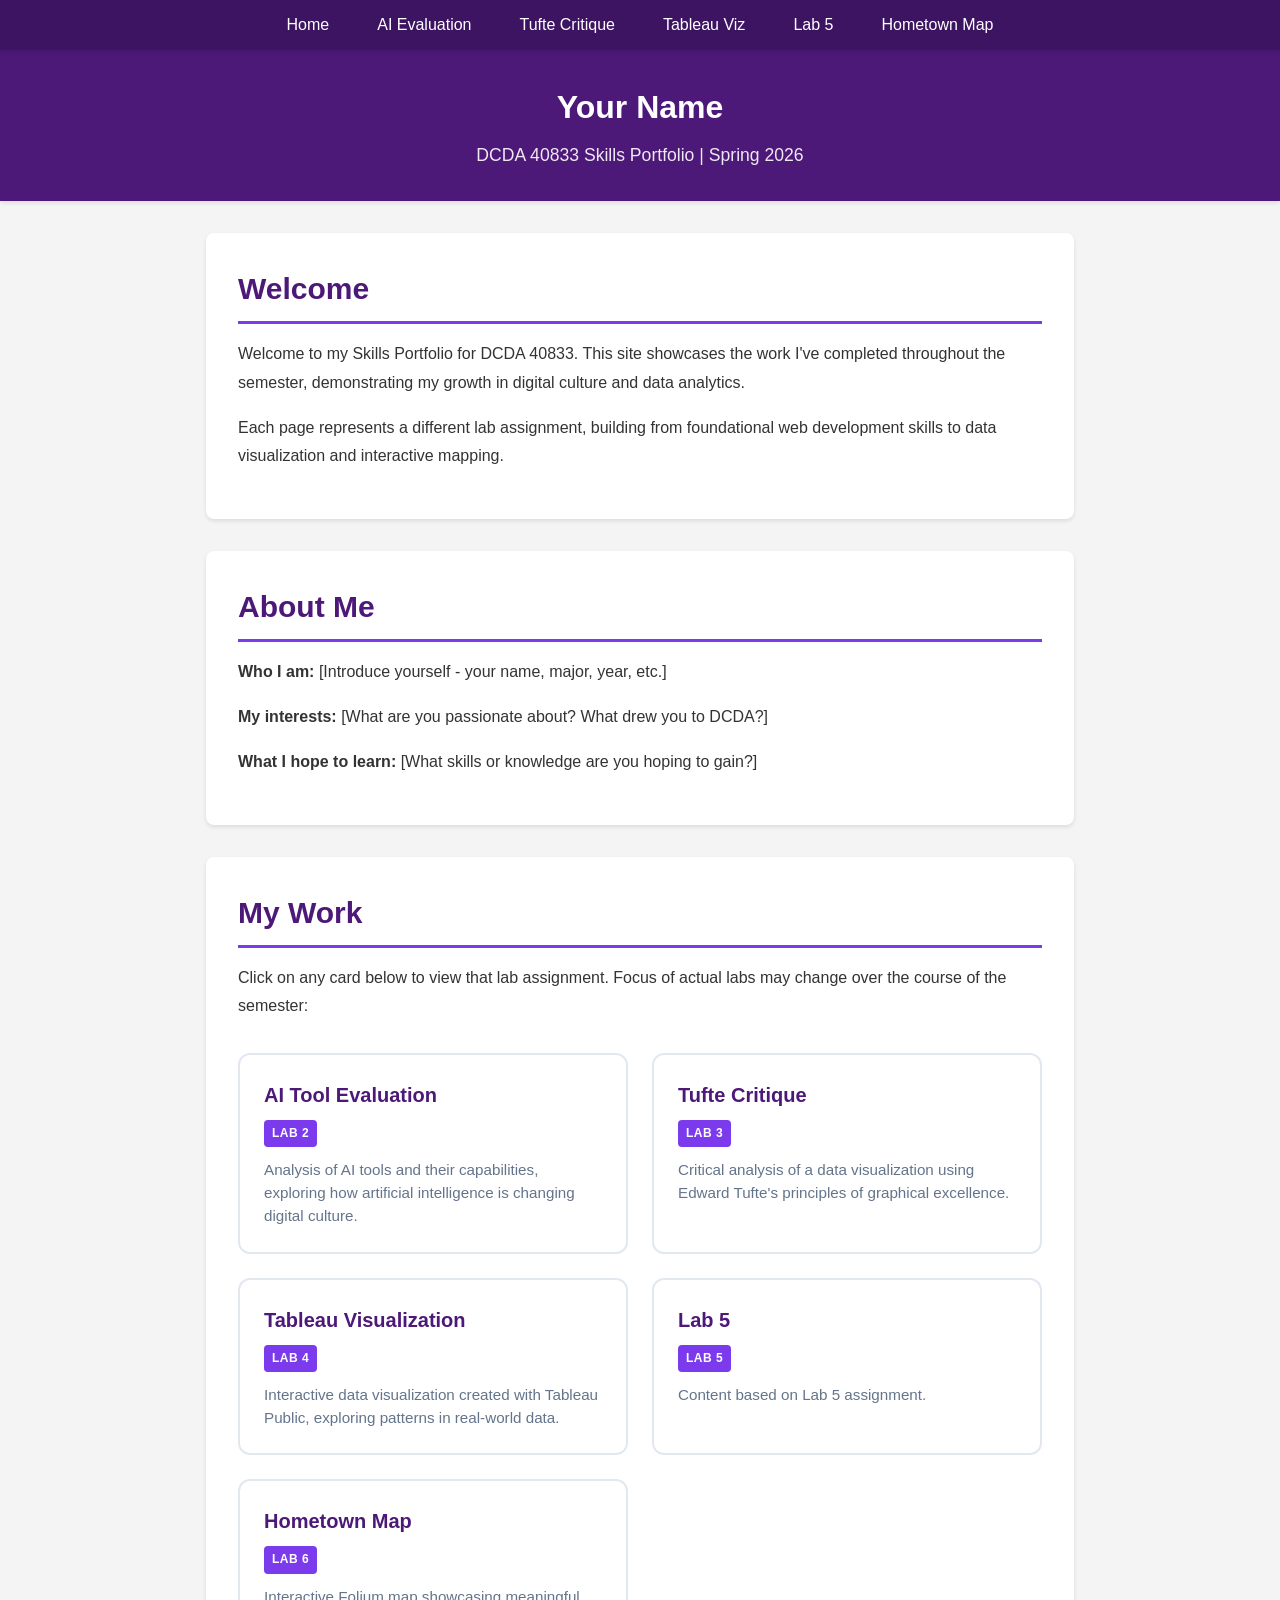
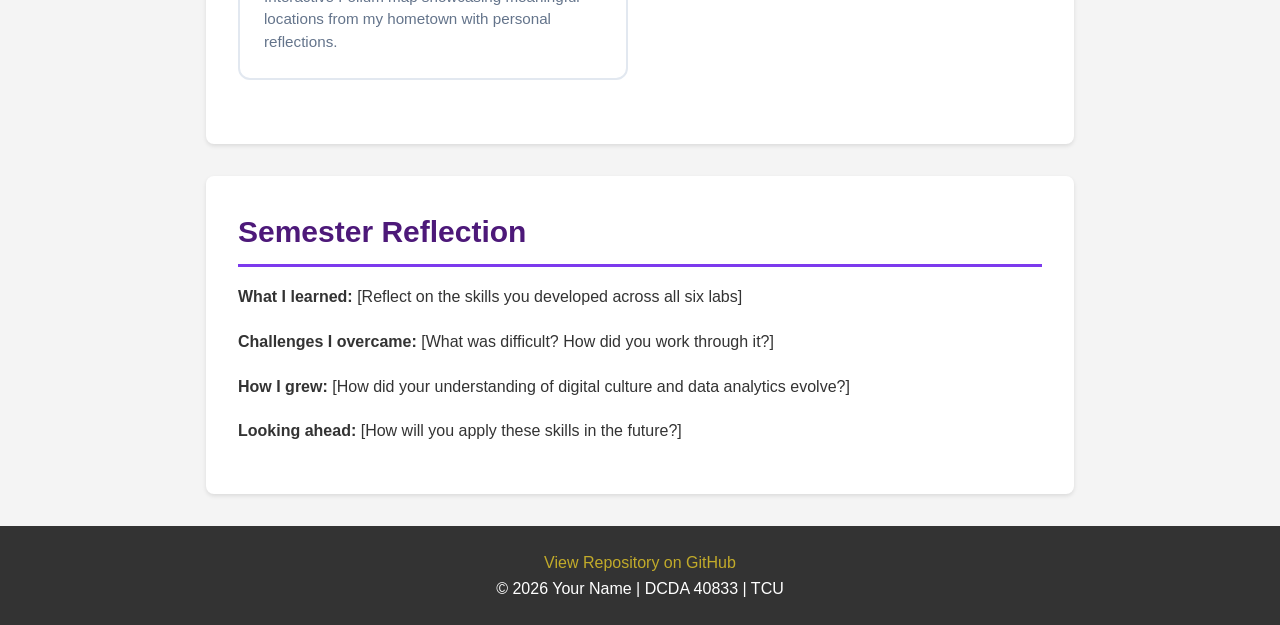
==== index.html @ ab7f071d "Update navigation links to lab02-lab06 format Co-Authored-By: Claude Opus 4.5 <noreply@anthropic.com" ====
<!DOCTYPE html>
<html lang="en">
<head>
    <meta charset="UTF-8">
    <meta name="viewport" content="width=device-width, initial-scale=1.0">
    <meta name="description" content="Skills Portfolio showcasing work from DCDA 40833">
    <meta name="author" content="Your Name">
    <title>Your Name | DCDA 40833 Skills Portfolio</title>
    <link rel="stylesheet" href="css/styles.css">
</head>
<body>
    <!-- Navigation: Links to all portfolio pages -->
    <nav>
        <ul>
            <li><a href="index.html">Home</a></li>
            <li><a href="lab02.html">AI Evaluation</a></li>
            <li><a href="lab03.html">Tufte Critique</a></li>
            <li><a href="lab04.html">Tableau Viz</a></li>
            <li><a href="lab05.html">Lab 5</a></li>
            <li><a href="lab06.html">Hometown Map</a></li>
        </ul>
    </nav>

    <!-- Header: Your name and course info -->
    <header>
        <h1>Your Name</h1>
        <p>DCDA 40833 Skills Portfolio | Spring 2026</p>
    </header>

    <main>
        <!-- Welcome Section: Brief introduction to your portfolio -->
        <section id="welcome">
            <h2>Welcome</h2>
            <!-- TODO: Write a brief introduction (2-3 sentences) about your portfolio -->
            <p>Welcome to my Skills Portfolio for DCDA 40833. This site showcases the work I've completed throughout the semester, demonstrating my growth in digital culture and data analytics.</p>
            <p>Each page represents a different lab assignment, building from foundational web development skills to data visualization and interactive mapping.</p>
        </section>

        <!-- About Section: Tell visitors about yourself -->
        <section id="about">
            <h2>About Me</h2>
            <!-- TODO: Replace this placeholder content with information about yourself -->
            <p><strong>Who I am:</strong> [Introduce yourself - your name, major, year, etc.]</p>
            <p><strong>My interests:</strong> [What are you passionate about? What drew you to DCDA?]</p>
            <p><strong>What I hope to learn:</strong> [What skills or knowledge are you hoping to gain?]</p>

            <!-- Optional: Add a photo of yourself -->
            <!--
            <figure class="viz-container">
                <img src="images/profile-photo.jpg" alt="Photo of Your Name">
            </figure>
            -->
        </section>

        <!-- Portfolio Section: Links to all lab pages -->
        <section id="portfolio">
            <h2>My Work</h2>
            <p>Click on any card below to view that lab assignment. Focus of actual labs may change over the course of the semester:</p>

            <!-- Portfolio Grid: Cards linking to each lab page -->
            <div class="portfolio-grid">

                <!-- Lab 2: AI Tool Evaluation -->
                <a href="lab02.html" class="portfolio-card">
                    <h3>AI Tool Evaluation</h3>
                    <span class="lab-tag">Lab 2</span>
                    <p>Analysis of AI tools and their capabilities, exploring how artificial intelligence is changing digital culture.</p>
                </a>

                <!-- Lab 3: Tufte Critique -->
                <a href="lab03.html" class="portfolio-card">
                    <h3>Tufte Critique</h3>
                    <span class="lab-tag">Lab 3</span>
                    <p>Critical analysis of a data visualization using Edward Tufte's principles of graphical excellence.</p>
                </a>

                <!-- Lab 4: Tableau Visualization -->
                <a href="lab04.html" class="portfolio-card">
                    <h3>Tableau Visualization</h3>
                    <span class="lab-tag">Lab 4</span>
                    <p>Interactive data visualization created with Tableau Public, exploring patterns in real-world data.</p>
                </a>

                <!-- Lab 5: TBD -->
                <a href="lab05.html" class="portfolio-card">
                    <h3>Lab 5</h3>
                    <span class="lab-tag">Lab 5</span>
                    <p>Content based on Lab 5 assignment.</p>
                </a>

                <!-- Lab 6: Hometown Map -->
                <a href="lab06.html" class="portfolio-card">
                    <h3>Hometown Map</h3>
                    <span class="lab-tag">Lab 6</span>
                    <p>Interactive Folium map showcasing meaningful locations from my hometown with personal reflections.</p>
                </a>

            </div>
        </section>

        <!-- Reflection Section: Optional semester reflection -->
        <section id="reflection">
            <h2>Semester Reflection</h2>
            <!-- TODO: After completing all labs, write a reflection on your growth -->
            <p><strong>What I learned:</strong> [Reflect on the skills you developed across all six labs]</p>
            <p><strong>Challenges I overcame:</strong> [What was difficult? How did you work through it?]</p>
            <p><strong>How I grew:</strong> [How did your understanding of digital culture and data analytics evolve?]</p>
            <p><strong>Looking ahead:</strong> [How will you apply these skills in the future?]</p>
        </section>
    </main>

    <!-- Footer: Links and copyright -->
    <footer>
        <p><a href="https://github.com/yourusername/your-repo-name">View Repository on GitHub</a></p>
        <p>&copy; 2026 Your Name | DCDA 40833 | TCU</p>
    </footer>
</body>
</html>
---- css/styles.css ----
/* =========================
   DCDA 40833 Skills Portfolio Template
   CSS Stylesheet for Student Portfolios
   ========================= */

/* =========================
   CSS Variables (Color Scheme)
   ========================= */
:root {
    --primary-color: #4d1979;      /* TCU Purple */
    --secondary-color: #7c3aed;    /* Light Purple */
    --accent-color: #c2ab2a;       /* Gold accent */
    --text-color: #333;            /* Dark gray for text */
    --text-secondary: #64748b;     /* Lighter gray for captions */
    --bg-color: #f4f4f4;           /* Light background */
    --white: #ffffff;
}

/* =========================
   Basic Reset & Typography
   ========================= */
* {
    margin: 0;
    padding: 0;
    box-sizing: border-box;
}

html {
    scroll-behavior: smooth;       /* Smooth scrolling for anchor links */
}

body {
    font-family: -apple-system, BlinkMacSystemFont, 'Segoe UI', 'Roboto', 'Helvetica Neue', Arial, sans-serif;
    line-height: 1.6;
    color: var(--text-color);
    background-color: var(--bg-color);
}

/* =========================
   Header & Navigation
   ========================= */
/* Style semantic tags directly - no classes needed! */
header {
    background-color: var(--primary-color);
    color: white;
    padding: 2rem 0;
    text-align: center;
    box-shadow: 0 2px 4px rgba(0, 0, 0, 0.1);
}

header h1 {
    color: white;
    margin: 0 0 0.5rem 0;
    font-size: 2rem;
}

header p {
    margin: 0;
    opacity: 0.9;
    font-size: 1.1rem;
}

nav {
    background-color: #3d1461;
    padding: 0.75rem;
    display: flex;              /* Make nav a flex container */
    justify-content: center;    /* Center the ul inside nav */
    position: sticky;           /* Stick to top when scrolling */
    top: 0;
    z-index: 100;
    box-shadow: 0 2px 4px rgba(0, 0, 0, 0.1);
}

/* Style the navigation list */
nav ul {
    list-style: none;           /* Remove bullets */
    padding: 0;                 /* Remove default padding */
    margin: 0;                  /* Remove default margin */
    display: flex;              /* Arrange items horizontally */
    flex-direction: row;        /* Explicit: horizontal on desktop */
    justify-content: center;    /* Center the items */
    gap: 1rem;                  /* Space between items */
    flex-wrap: wrap;            /* Wrap on small screens */
}

nav li {
    list-style: none;           /* Extra insurance - remove bullets */
}

nav a {
    color: white;
    text-decoration: none;
    padding: 0.5rem 1rem;
    transition: background-color 0.3s ease;
    border-radius: 4px;
}

nav a:hover {
    background-color: var(--primary-color);
}

/* =========================
   Main Content
   ========================= */
/* Style main semantic tag directly */
main {
    max-width: 900px;          /* Don't get too wide */
    margin: 2rem auto;         /* Center horizontally */
    padding: 0 1rem;           /* Space on sides for mobile */
}

/* All sections inside main get consistent styling */
main section {
    background-color: white;
    padding: 2rem;
    margin-bottom: 2rem;       /* Space between sections */
    border-radius: 8px;        /* Rounded corners */
    box-shadow: 0 2px 4px rgba(0, 0, 0, 0.1);
}

/* Style h2 headings inside sections */
main section h2 {
    color: var(--primary-color);
    border-bottom: 3px solid var(--secondary-color);
    padding-bottom: 0.5rem;
    margin-bottom: 1rem;
    font-size: 1.875rem;
}

main section h3 {
    color: var(--text-color);
    margin-top: 1.5rem;
    margin-bottom: 0.75rem;
    font-size: 1.5rem;
}

/* Paragraphs inside sections */
main section p {
    margin-bottom: 1rem;
    line-height: 1.8;
}

/* Lists inside sections */
main section ul,
main section ol {
    margin: 1rem 0 1rem 2rem;
    line-height: 1.8;
}

main section li {
    margin-bottom: 0.5rem;
}

/* =========================
   Data Visualizations
   ========================= */
/* Container for charts and images */
.viz-container {
    margin: 2rem 0;
    text-align: center;
}

.viz-container img {
    max-width: 100%;           /* Responsive: never wider than container */
    height: auto;              /* Maintain aspect ratio */
    border-radius: 8px;
    box-shadow: 0 4px 6px rgba(0, 0, 0, 0.1);
    margin-bottom: 0.5rem;
}

/* Figure captions */
.viz-container figcaption {
    font-style: italic;
    color: var(--text-secondary);
    font-size: 0.9rem;
    margin-top: 0.5rem;
}

/* Grid layout for multiple visualizations */
.viz-grid {
    display: grid;
    grid-template-columns: repeat(auto-fit, minmax(300px, 1fr));
    gap: 1.5rem;
    margin: 2rem 0;
}

/* =========================
   Code Blocks
   ========================= */
/* Improve pre/code styling for Python code */
pre {
    background: #2d2d2d;          /* Dark background */
    color: #f8f8f2;               /* Light text */
    border: none;
    border-radius: 8px;
    padding: 1.5rem;
    overflow-x: auto;
    margin: 1.5rem 0;
    font-size: 0.9rem;
    line-height: 1.5;
}

code {
    font-family: 'SF Mono', Monaco, 'Cascadia Code', 'Roboto Mono', Consolas, 'Courier New', monospace;
}

/* Inline code (inside paragraphs) */
p code, li code {
    background: #f4f4f4;
    color: #c7254e;
    padding: 0.2rem 0.4rem;
    border-radius: 3px;
    font-size: 0.9em;
}

/* Code block titles */
.code-title {
    background: #1e1e1e;
    color: #9cdcfe;
    padding: 0.5rem 1rem;
    border-radius: 8px 8px 0 0;
    font-family: monospace;
    font-size: 0.85rem;
    margin-bottom: -0.5rem;
}

.code-title + pre {
    border-radius: 0 0 8px 8px;
    margin-top: 0;
}

/* =========================
   Data Tables
   ========================= */
table {
    width: 100%;
    border-collapse: collapse;
    margin: 1.5rem 0;
    background: white;
}

th, td {
    padding: 0.75rem 1rem;
    text-align: left;
    border: 1px solid #e2e8f0;
}

th {
    background: var(--primary-color);
    color: white;
    font-weight: 600;
}

tr:nth-child(even) {
    background: #f8f9fa;
}

.results-table {
    font-size: 0.95rem;
    margin: 1.5rem auto;
    max-width: 700px;
}

.results-table td {
    text-align: center;
}

.results-table td:first-child {
    text-align: left;
    font-weight: 500;
}

/* Highlight key rows */
.results-table tr.highlight {
    background: #fff3cd;
    font-weight: bold;
}

/* =========================
   Framework Connections
   ========================= */
.framework-callout {
    background: linear-gradient(135deg, #f0e7f8, #e9d5ff);
    border-left: 5px solid var(--secondary-color);
    border-radius: 8px;
    padding: 1.5rem;
    margin: 2rem 0;
}

.framework-callout h3 {
    color: var(--primary-color);
    margin-top: 0;
}

.framework-callout strong {
    color: var(--secondary-color);
}

/* =========================
   Portfolio Cards
   ========================= */
/* Grid layout for portfolio cards on home page */
.portfolio-grid {
    display: grid;
    grid-template-columns: repeat(auto-fit, minmax(280px, 1fr));
    gap: 1.5rem;
    margin: 2rem 0;
}

/* Individual portfolio card styling */
.portfolio-card {
    display: block;
    background: white;
    border: 2px solid #e2e8f0;
    border-radius: 12px;
    padding: 1.5rem;
    text-decoration: none;
    color: var(--text-color);
    transition: all 0.3s ease;
    position: relative;
}

.portfolio-card:hover {
    border-color: var(--primary-color);
    box-shadow: 0 8px 16px rgba(77, 25, 121, 0.15);
    transform: translateY(-4px);
}

.portfolio-card h3 {
    color: var(--primary-color);
    margin: 0 0 0.5rem 0;
    font-size: 1.25rem;
}

.portfolio-card p {
    color: var(--text-secondary);
    font-size: 0.95rem;
    margin: 0.75rem 0 0 0;
    line-height: 1.5;
}

/* Lab tag badge on portfolio cards */
.lab-tag {
    display: inline-block;
    background: var(--secondary-color);
    color: white;
    font-size: 0.75rem;
    font-weight: 600;
    padding: 0.25rem 0.5rem;
    border-radius: 4px;
    text-transform: uppercase;
    letter-spacing: 0.5px;
}

/* =========================
   Footer (semantic tag)
   ========================= */
footer {
    background-color: #333;
    color: white;
    text-align: center;
    padding: 1.5rem;
    margin-top: 2rem;
}

footer a {
    color: var(--accent-color);
    text-decoration: none;
}

footer a:hover {
    text-decoration: underline;
}

/* =========================
   Responsive Design (Mobile)
   ========================= */
@media (max-width: 768px) {
    header h1 {
        font-size: 1.5rem;     /* Smaller on mobile */
    }

    nav {
        font-size: 0.9rem;
    }

    /* Stack navigation vertically on mobile */
    nav ul {
        flex-direction: column;  /* Change from row to column */
        align-items: center;     /* Center the stacked items */
    }

    nav a {
        display: block;          /* Full width for easier tapping */
        width: 100%;
        text-align: center;
    }

    main section {
        padding: 1rem;         /* Less padding on mobile */
    }

    .viz-grid {
        grid-template-columns: 1fr;  /* Single column on mobile */
    }
}

/* =========================
   Print Styles (Optional)
   ========================= */
@media print {
    nav {
        display: none;
    }

    main section {
        box-shadow: none;
        page-break-inside: avoid;
    }
}
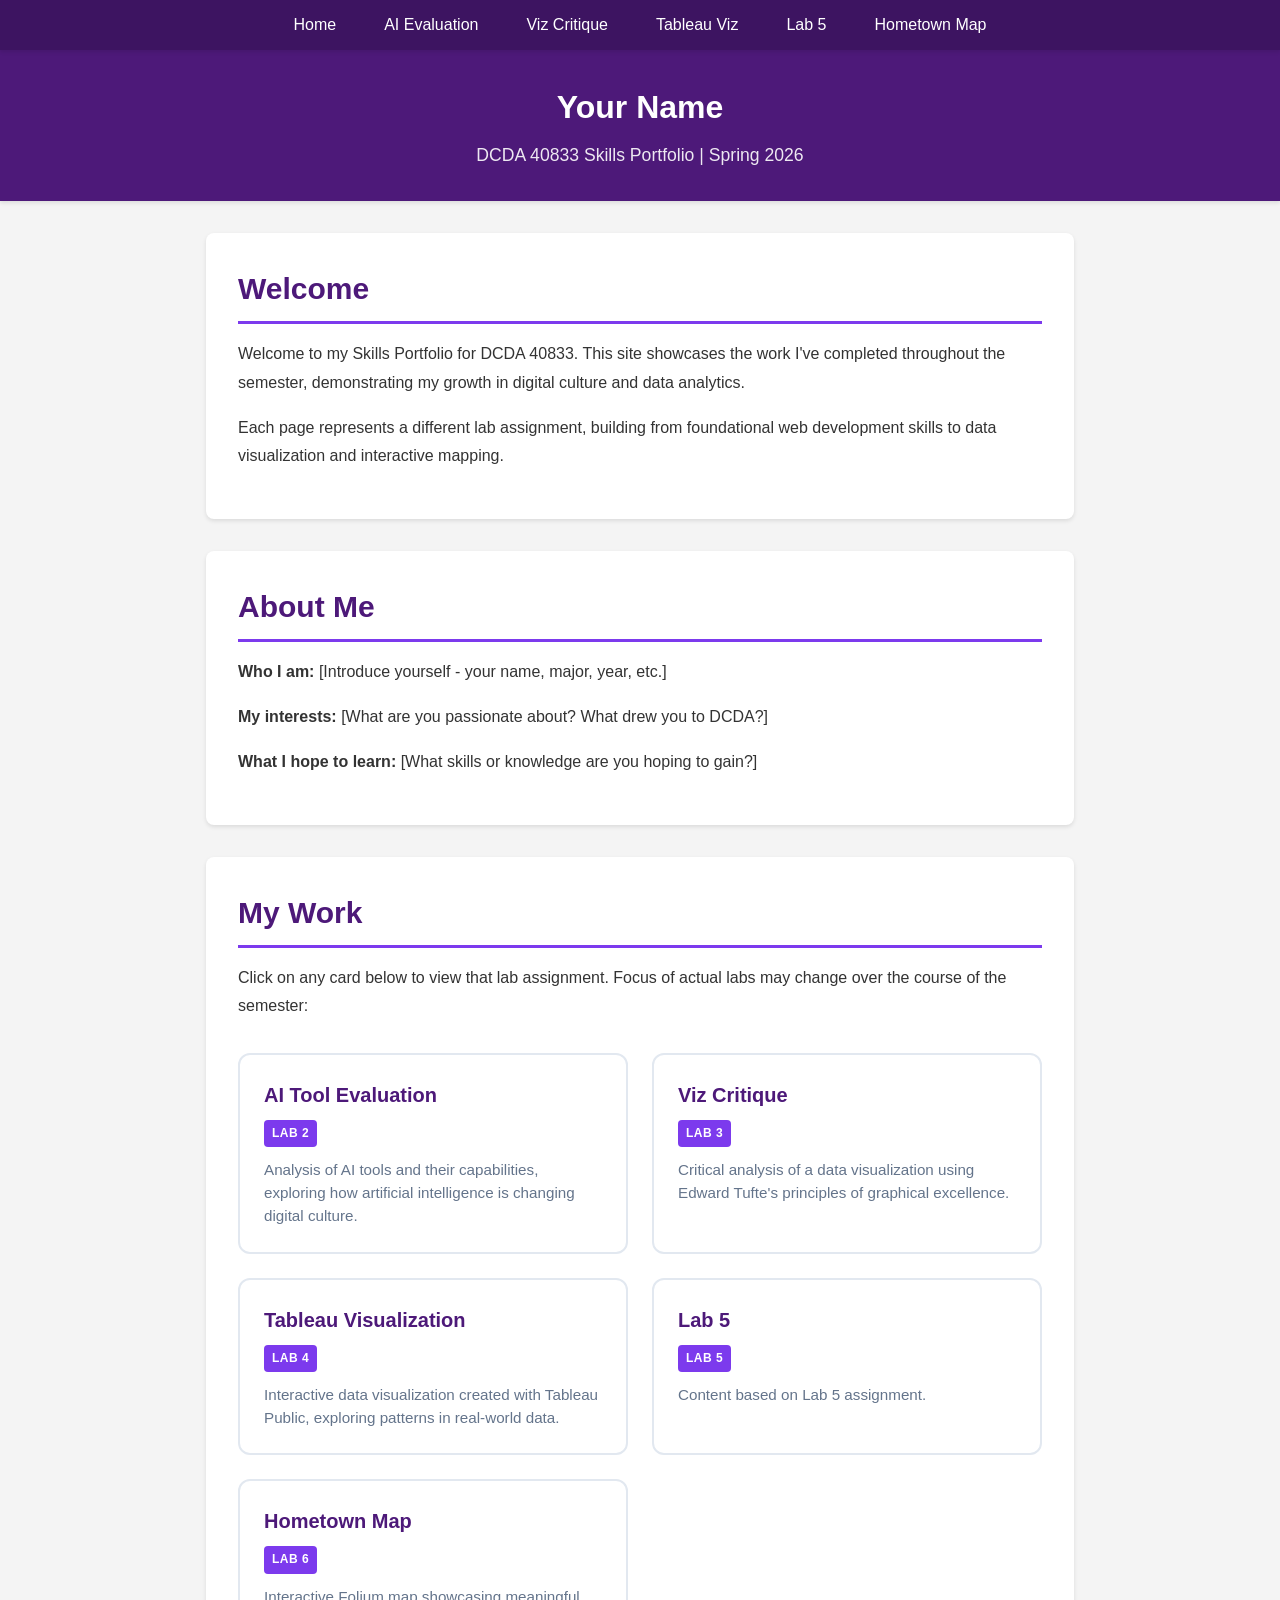
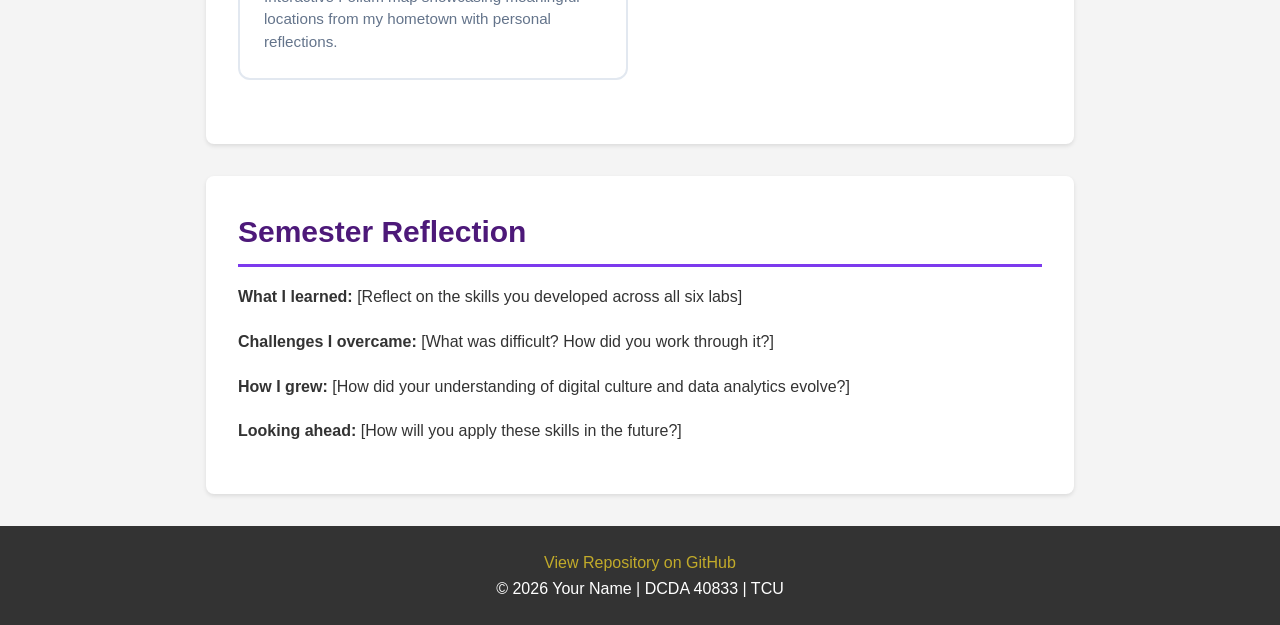
==== commit 7728bb81: "Change Tufte Critique to Viz Critique Co-Authored-By: Claude Opus 4.5 <noreply@anthropic.com>" ====
--- a/index.html
+++ b/index.html
@@ -14,7 +14,7 @@
         <ul>
             <li><a href="index.html">Home</a></li>
             <li><a href="lab02.html">AI Evaluation</a></li>
-            <li><a href="lab03.html">Tufte Critique</a></li>
+            <li><a href="lab03.html">Viz Critique</a></li>
             <li><a href="lab04.html">Tableau Viz</a></li>
             <li><a href="lab05.html">Lab 5</a></li>
             <li><a href="lab06.html">Hometown Map</a></li>
@@ -67,9 +67,9 @@
                     <p>Analysis of AI tools and their capabilities, exploring how artificial intelligence is changing digital culture.</p>
                 </a>
 
-                <!-- Lab 3: Tufte Critique -->
+                <!-- Lab 3: Viz Critique -->
                 <a href="lab03.html" class="portfolio-card">
-                    <h3>Tufte Critique</h3>
+                    <h3>Viz Critique</h3>
                     <span class="lab-tag">Lab 3</span>
                     <p>Critical analysis of a data visualization using Edward Tufte's principles of graphical excellence.</p>
                 </a>
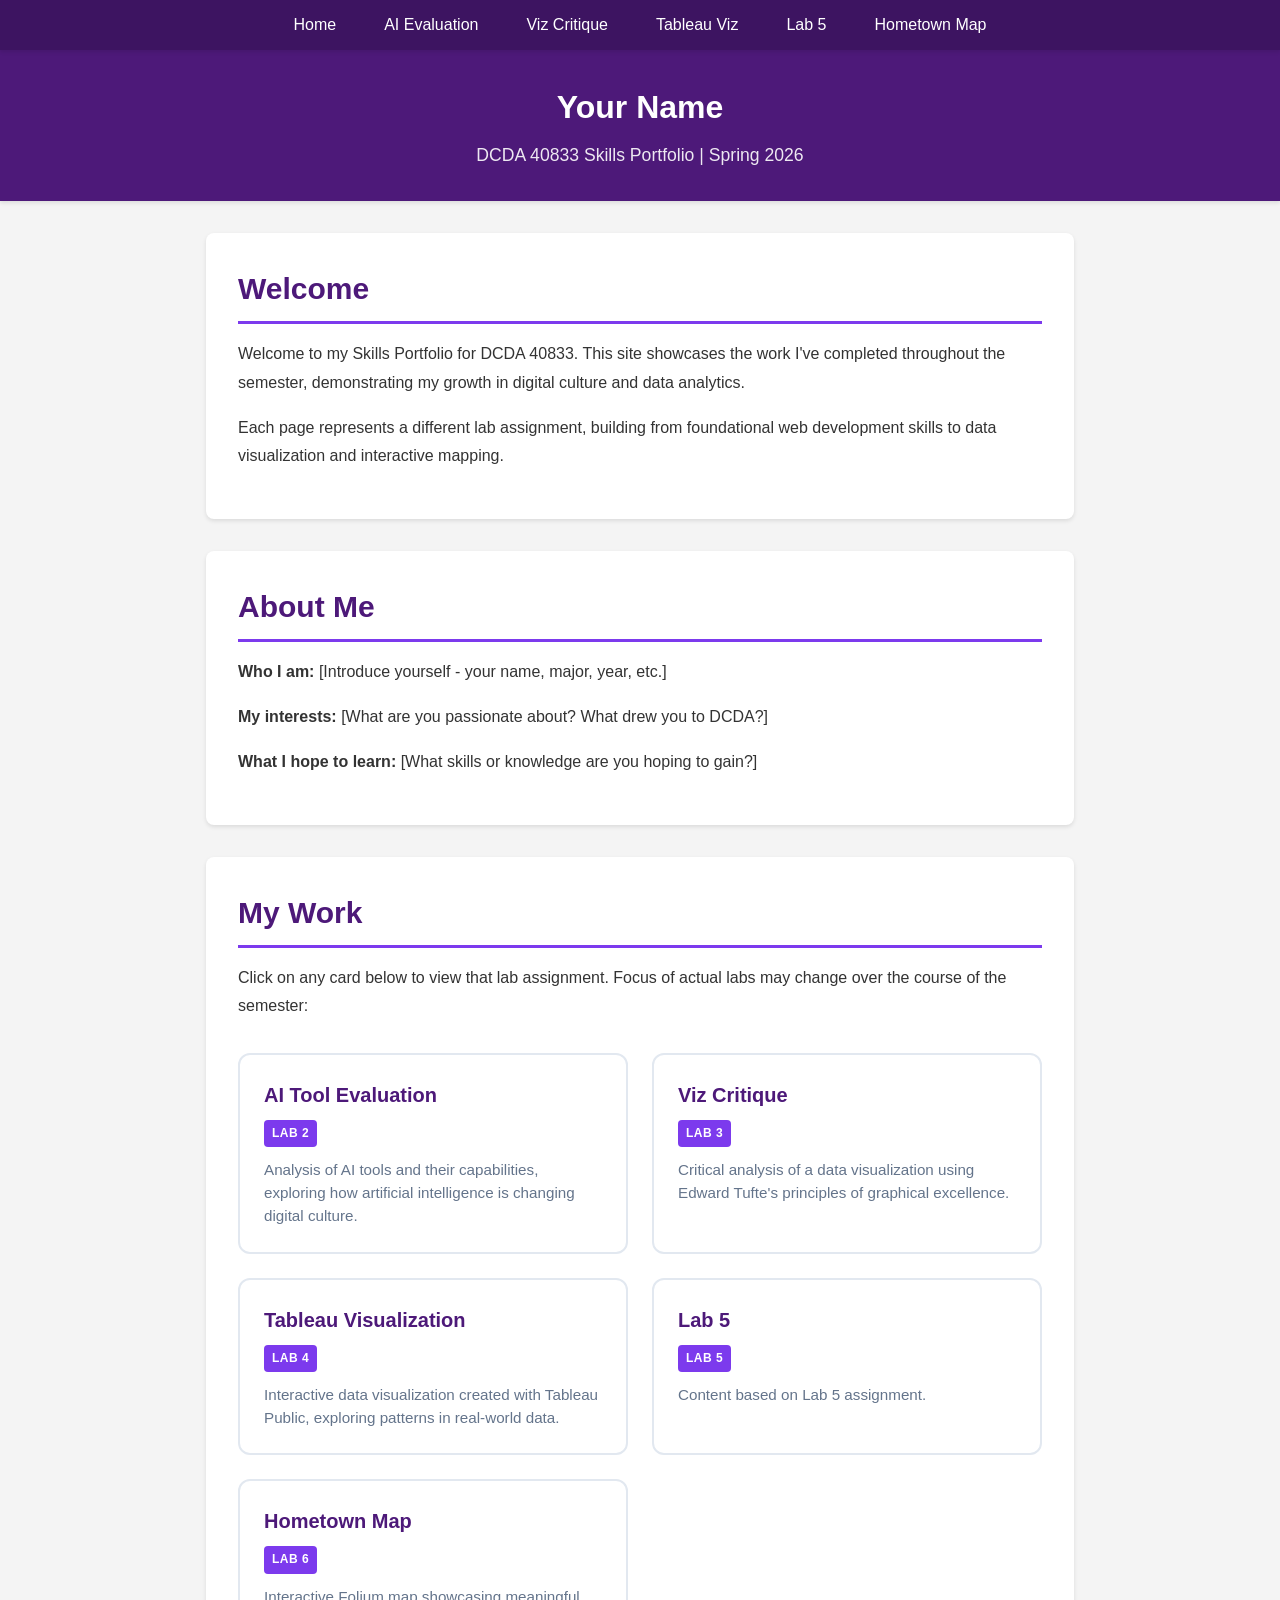
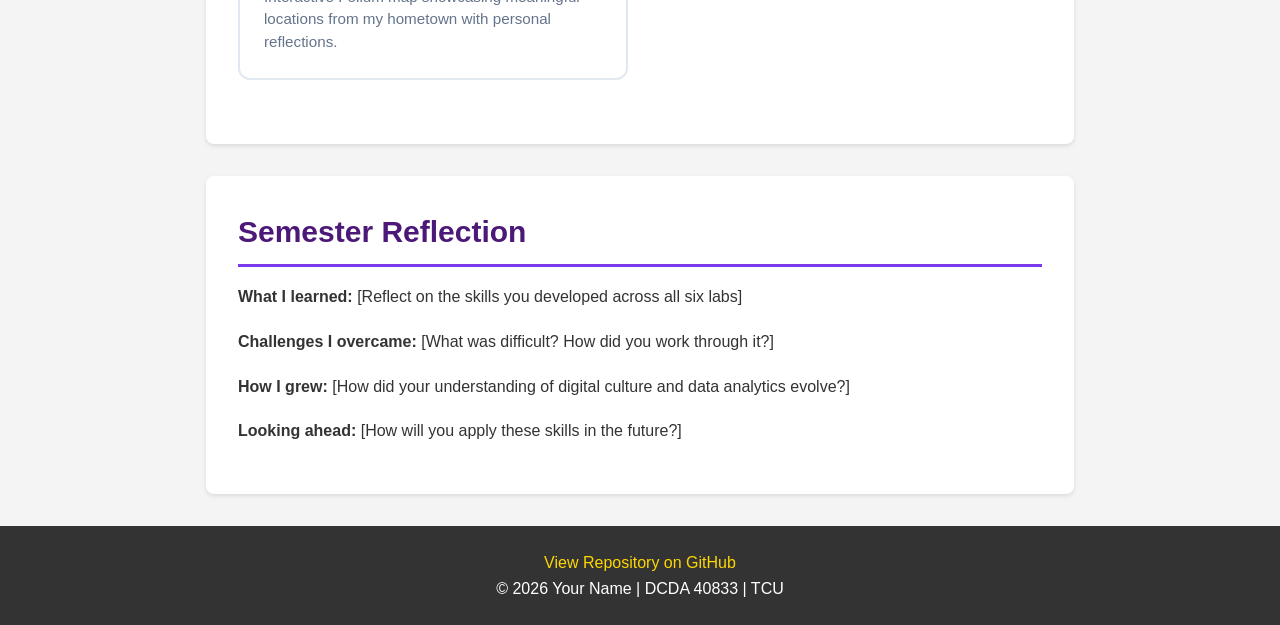
==== commit d231c58b: "Add responsive hamburger menu Introduce a mobile-friendly hamburger navigation: add hamburger button" ====
--- a/index.html
+++ b/index.html
@@ -11,6 +11,11 @@
 <body>
     <!-- Navigation: Links to all portfolio pages -->
     <nav>
+        <button class="hamburger" aria-label="Toggle navigation menu">
+            <span></span>
+            <span></span>
+            <span></span>
+        </button>
         <ul>
             <li><a href="index.html">Home</a></li>
             <li><a href="lab02.html">AI Evaluation</a></li>
@@ -114,5 +119,6 @@
         <p><a href="https://github.com/yourusername/your-repo-name">View Repository on GitHub</a></p>
         <p>&copy; 2026 Your Name | DCDA 40833 | TCU</p>
     </footer>
+    <script src="js/menu.js"></script>
 </body>
 </html>
--- a/css/styles.css
+++ b/css/styles.css
@@ -9,7 +9,7 @@
 :root {
     --primary-color: #4d1979;      /* TCU Purple */
     --secondary-color: #7c3aed;    /* Light Purple */
-    --accent-color: #c2ab2a;       /* Gold accent */
+    --accent-color: #ffd700;       /* Gold accent */
     --text-color: #333;            /* Dark gray for text */
     --text-secondary: #64748b;     /* Lighter gray for captions */
     --bg-color: #f4f4f4;           /* Light background */
@@ -375,25 +375,92 @@
 /* =========================
    Responsive Design (Mobile)
    ========================= */
+
+/* Hamburger menu button - hidden by default on desktop */
+.hamburger {
+    display: none;
+    background: none;
+    border: none;
+    cursor: pointer;
+    padding: 0.5rem;
+    z-index: 101;
+}
+
+.hamburger span {
+    display: block;
+    width: 25px;
+    height: 3px;
+    background-color: white;
+    margin: 5px 0;
+    transition: all 0.3s ease;
+}
+
+/* Hamburger animation when menu is open */
+.hamburger.active span:nth-child(1) {
+    transform: rotate(45deg) translate(7px, 7px);
+}
+
+.hamburger.active span:nth-child(2) {
+    opacity: 0;
+}
+
+.hamburger.active span:nth-child(3) {
+    transform: rotate(-45deg) translate(7px, -7px);
+}
+
 @media (max-width: 768px) {
     header h1 {
         font-size: 1.5rem;     /* Smaller on mobile */
     }
 
+    /* Show hamburger button on mobile */
+    .hamburger {
+        display: block;
+        position: absolute;
+        right: 1rem;
+        top: 50%;
+        transform: translateY(-50%);
+    }
+
+    /* Make nav position relative for positioning hamburger */
     nav {
+        position: relative;
         font-size: 0.9rem;
     }
 
-    /* Stack navigation vertically on mobile */
+    /* Hide navigation by default on mobile */
     nav ul {
-        flex-direction: column;  /* Change from row to column */
-        align-items: center;     /* Center the stacked items */
+        position: fixed;
+        top: 0;
+        right: -100%;           /* Start off-screen */
+        width: 250px;
+        height: 100vh;
+        background-color: #3d1461;
+        flex-direction: column;
+        align-items: flex-start;
+        padding: 4rem 0 2rem 0;
+        box-shadow: -2px 0 8px rgba(0, 0, 0, 0.3);
+        transition: right 0.3s ease;
+        overflow-y: auto;
+        z-index: 99;
+    }
+
+    /* Show menu when active */
+    nav ul.active {
+        right: 0;               /* Slide in from right */
+    }
+
+    nav li {
+        width: 100%;
+        margin: 0;
     }
 
     nav a {
-        display: block;          /* Full width for easier tapping */
+        display: block;
         width: 100%;
-        text-align: center;
+        text-align: left;
+        padding: 1rem 1.5rem;
+        border-radius: 0;
     }
 
     main section {
